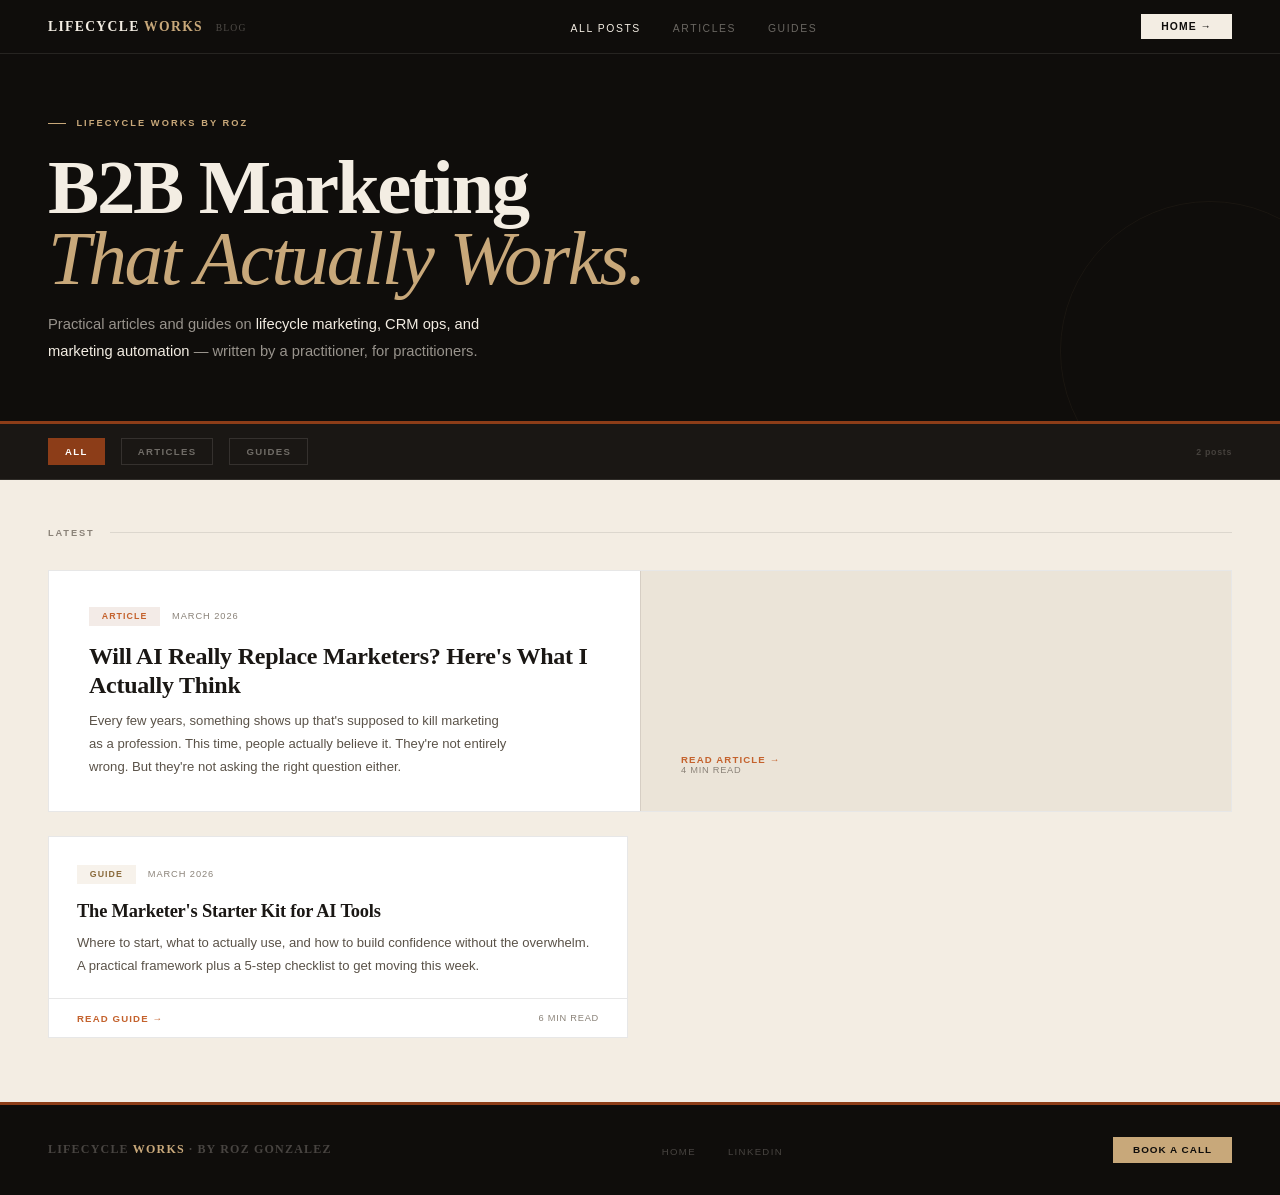
==== index.html @ 9de38b0a "Add files via upload" ====
<!DOCTYPE html>
<html lang="en">
<head>
<meta charset="UTF-8"/>
<meta name="viewport" content="width=device-width, initial-scale=1.0"/>
<title>Blog — Lifecycle Works by Roz</title>
<meta name="description" content="Articles and guides on B2B lifecycle marketing, CRM ops, and marketing automation by Roz Gonzalez."/>
<link href="https://fonts.cdnfonts.com/css/tex-gyre-termes" rel="stylesheet"/>
<link rel="stylesheet" href="assets/style.css"/>
<style>

/* ── HERO ── */
.blog-hero {
  background:var(--ink);
  padding:4rem 3rem 3.5rem;
  position:relative; overflow:hidden;
  border-bottom:3px solid var(--wine);
}
.blog-hero::after {
  content:'';
  position:absolute; bottom:-80px; right:-80px;
  width:300px; height:300px; border-radius:50%;
  border:1px solid rgba(200,168,122,0.06);
  pointer-events:none;
}
.blog-hero-eyebrow {
  opacity:0; animation:fadeUp .5s ease .1s forwards;
  margin-bottom:1.5rem;
}
.blog-hero-title {
  opacity:0; animation:fadeUp .6s ease .2s forwards;
  margin-bottom:1rem;
}
.blog-hero-sub {
  font-size:.92rem; line-height:1.85;
  color:rgba(243,237,227,0.6); max-width:480px;
  opacity:0; animation:fadeUp .6s ease .35s forwards;
}
.blog-hero-sub strong { color:var(--txt-light); font-weight:400; }

/* ── FILTER BAR ── */
.filter-bar {
  background:var(--ink2);
  border-bottom:1px solid var(--bdr-dark);
  padding:.85rem 3rem;
  display:flex; gap:1rem; align-items:center;
  position:sticky; top:54px; z-index:90;
}
.filter-btn {
  font-family:'Helvetica World', Helvetica, Arial, sans-serif;
  font-size:.6rem; font-weight:700;
  letter-spacing:.14em; text-transform:uppercase;
  padding:.45rem 1rem;
  border:1px solid rgba(243,237,227,0.12);
  background:transparent; color:rgba(243,237,227,0.4);
  cursor:pointer; transition:all .2s;
}
.filter-btn:hover { border-color:var(--sand); color:var(--sand); }
.filter-btn.active {
  background:var(--wine); border-color:var(--wine);
  color:#fff;
}
.filter-count {
  font-size:.55rem; font-weight:700;
  letter-spacing:.08em;
  color:rgba(243,237,227,0.2);
  margin-left:auto;
}

/* ── POST GRID ── */
.posts-section {
  padding:3rem 3rem 4rem;
  background:var(--cream);
}
.posts-grid {
  display:grid;
  grid-template-columns:repeat(2,1fr);
  gap:1.5rem;
  margin-top:2rem;
}

/* ── POST CARD ── */
.post-card {
  background:white;
  border:1px solid var(--bdr-light);
  display:flex; flex-direction:column;
  transition:all .25s;
  cursor:pointer;
  text-decoration:none;
  position:relative; overflow:hidden;
}
.post-card::before {
  content:''; position:absolute;
  top:0; left:0; right:0; height:2px;
  background:var(--wine);
  transform:scaleX(0); transform-origin:left;
  transition:transform .3s ease;
}
.post-card:hover { border-color:rgba(140,61,24,.2); transform:translateY(-2px); box-shadow:0 8px 32px rgba(0,0,0,.08); }
.post-card:hover::before { transform:scaleX(1); }

.card-body { padding:1.75rem 1.75rem 1.25rem; flex:1; }
.card-meta {
  display:flex; align-items:center; gap:.75rem;
  margin-bottom:1rem;
}
.card-date {
  font-size:.58rem; letter-spacing:.1em;
  text-transform:uppercase; color:var(--txt-soft);
}
.card-title {
  font-family:'TeX Gyre Termes','Times New Roman',serif;
  font-weight:800; font-size:1.15rem;
  line-height:1.2; letter-spacing:-.01em;
  color:var(--txt-dark); margin-bottom:.65rem;
  transition:color .2s;
}
.post-card:hover .card-title { color:var(--wine); }
.card-excerpt {
  font-size:.82rem; line-height:1.75;
  color:var(--txt-mid);
}
.card-footer {
  padding:.85rem 1.75rem;
  border-top:1px solid var(--bdr-light);
  display:flex; align-items:center; justify-content:space-between;
}
.card-read {
  font-size:.6rem; font-weight:700;
  letter-spacing:.12em; text-transform:uppercase;
  color:var(--wine-mid);
  display:flex; align-items:center; gap:.4rem;
  transition:gap .2s;
}
.post-card:hover .card-read { gap:.7rem; }
.card-read-time {
  font-size:.58rem; letter-spacing:.08em;
  text-transform:uppercase; color:var(--txt-soft);
}

/* ── FEATURED POST (full width) ── */
.post-card--featured {
  grid-column:1/-1;
  display:grid; grid-template-columns:1fr 1fr;
}
.post-card--featured .card-body { padding:2.25rem 2.5rem 2rem; }
.post-card--featured .card-title { font-size:1.5rem; }
.post-card--featured .card-footer { border-top:none; border-left:1px solid var(--bdr-light); padding:2.25rem 2.5rem; flex-direction:column; align-items:flex-start; justify-content:flex-end; background:var(--cream2); }
.post-card--featured .card-excerpt { max-width:420px; }

/* ── EMPTY STATE ── */
.empty-state {
  grid-column:1/-1;
  text-align:center; padding:4rem 2rem;
  color:var(--txt-soft);
  font-size:.85rem;
  display:none;
}
.empty-state.visible { display:block; }

/* ── SECTION DIVIDER ── */
.section-rule {
  display:flex; align-items:center; gap:1rem;
  margin-bottom:1.75rem;
}
.section-rule-label {
  font-family:'Helvetica World',Helvetica,Arial,sans-serif;
  font-size:.58rem; font-weight:700;
  letter-spacing:.2em; text-transform:uppercase;
  color:var(--txt-soft); white-space:nowrap;
}
.section-rule-line {
  flex:1; height:1px; background:var(--bdr-light);
}

/* ── MOBILE ── */
@media(max-width:640px){
  .blog-hero { padding:3rem 1.25rem 2.5rem; }
  .filter-bar { padding:.75rem 1.25rem; gap:.5rem; top:54px; overflow-x:auto; }
  .filter-btn { font-size:.56rem; padding:.38rem .85rem; white-space:nowrap; }
  .posts-section { padding:2rem 1.25rem 3rem; }
  .posts-grid { grid-template-columns:1fr; gap:1rem; }
  .post-card--featured { grid-template-columns:1fr; }
  .post-card--featured .card-footer { border-left:none; border-top:1px solid var(--bdr-light); }
}
.footer-cta {
  font-family:'Helvetica World',Helvetica,Arial,sans-serif;
  font-size:.62rem; font-weight:700;
  letter-spacing:.1em; text-transform:uppercase;
  color:var(--ink); background:var(--sand);
  padding:.45rem 1.25rem;
  transition:all .2s; white-space:nowrap;
}
.footer-cta:hover { background:var(--wine-lit); }
</style>
</head>
<body>

<!-- ── NAV ── -->
<nav class="site-nav">
  <a class="nav-logo" href="index.html">LIFECYCLE <span>WORKS</span> <em>Blog</em></a>
  <ul class="nav-links">
    <li><a href="index.html" class="active">All Posts</a></li>
    <li><a href="#">Articles</a></li>
    <li><a href="#">Guides</a></li>
  </ul>
  <a href="https://lifecycleworks.com" class="nav-cta" target="_blank">Home →</a>
</nav>

<!-- ── HERO ── -->
<div class="blog-hero">
  <div class="blog-hero-eyebrow">
    <span class="t-label t-label--light">Lifecycle Works by Roz</span>
  </div>
  <h1 class="t-display t-display--xl t-display--on-dark blog-hero-title">
    B2B Marketing<br><em>That Actually Works.</em>
  </h1>
  <p class="blog-hero-sub">
    Practical articles and guides on <strong>lifecycle marketing, CRM ops, and marketing automation</strong> — written by a practitioner, for practitioners.
  </p>
</div>

<!-- ── FILTER BAR ── -->
<div class="filter-bar">
  <button class="filter-btn active" data-filter="all">All</button>
  <button class="filter-btn" data-filter="article">Articles</button>
  <button class="filter-btn" data-filter="guide">Guides</button>
  <span class="filter-count" id="post-count">2 posts</span>
</div>

<!-- ── POSTS ── -->
<div class="posts-section">
  <div class="section-rule">
    <span class="section-rule-label">Latest</span>
    <span class="section-rule-line"></span>
  </div>

  <div class="posts-grid" id="posts-grid">

    <!-- FEATURED: Article 1 -->
    <a class="post-card post-card--featured" href="articles/will-ai-replace-marketers.html" data-type="article">
      <div class="card-body">
        <div class="card-meta">
          <span class="tag tag--article">Article</span>
          <span class="card-date">March 2026</span>
        </div>
        <div class="card-title">Will AI Really Replace Marketers? Here's What I Actually Think</div>
        <p class="card-excerpt">Every few years, something shows up that's supposed to kill marketing as a profession. This time, people actually believe it. They're not entirely wrong. But they're not asking the right question either.</p>
      </div>
      <div class="card-footer">
        <span class="card-read">Read Article →</span>
        <span class="card-read-time">4 min read</span>
      </div>
    </a>

    <!-- Guide 1 -->
    <a class="post-card" href="guides/ai-tools-for-marketers.html" data-type="guide">
      <div class="card-body">
        <div class="card-meta">
          <span class="tag tag--guide">Guide</span>
          <span class="card-date">March 2026</span>
        </div>
        <div class="card-title">The Marketer's Starter Kit for AI Tools</div>
        <p class="card-excerpt">Where to start, what to actually use, and how to build confidence without the overwhelm. A practical framework plus a 5-step checklist to get moving this week.</p>
      </div>
      <div class="card-footer">
        <span class="card-read">Read Guide →</span>
        <span class="card-read-time">6 min read</span>
      </div>
    </a>

    <!-- Empty state -->
    <div class="empty-state" id="empty-state">No posts in this category yet.</div>

  </div>
</div>

<!-- ── FOOTER ── -->
<footer class="site-footer">
  <div class="footer-sig">LIFECYCLE <span>WORKS</span> · By Roz Gonzalez</div>
  <ul class="footer-links">
    <li><a href="https://lifecycleworks.com" target="_blank">Home</a></li>
    <li><a href="https://linkedin.com/in/rozzgonzalez" target="_blank">LinkedIn</a></li>
  </ul>
  <a href="https://calendly.com/rozzanagonzalez/15min" target="_blank" class="footer-cta">Book a Call</a>
</footer>

<script>
// ── Filter logic ──
const btns = document.querySelectorAll('.filter-btn');
const cards = document.querySelectorAll('.post-card');
const countEl = document.getElementById('post-count');
const emptyEl = document.getElementById('empty-state');

btns.forEach(btn => {
  btn.addEventListener('click', () => {
    btns.forEach(b => b.classList.remove('active'));
    btn.classList.add('active');
    const filter = btn.dataset.filter;
    let visible = 0;
    cards.forEach(card => {
      const show = filter === 'all' || card.dataset.type === filter;
      card.style.display = show ? '' : 'none';
      if (show) visible++;
    });
    countEl.textContent = visible + (visible === 1 ? ' post' : ' posts');
    emptyEl.classList.toggle('visible', visible === 0);
  });
});
</script>
</body>
</html>
---- assets/style.css ----
/* ═══════════════════════════════════════════════
   LIFECYCLE WORKS — Shared Brand Stylesheet
   blog.lifecycleworks.com
   Version 1.0
═══════════════════════════════════════════════ */

@font-face {
  font-family: 'Helvetica World';
  src: local('Helvetica World'), local('HelveticaWorld'), local('Helvetica World Regular');
  font-weight: 300 800;
  font-style: normal;
}
@font-face {
  font-family: 'Helvetica World';
  src: local('Helvetica World Italic'), local('HelveticaWorld-Italic');
  font-weight: 300 800;
  font-style: italic;
}

/* ── TOKENS ── */
:root {
  --ink:       #0f0d0b;
  --ink2:      #1a1714;
  --cream:     #f3ede3;
  --cream2:    #ebe4d8;
  --cream3:    #e0d8ca;
  --wine:      #8c3d18;
  --wine-mid:  #c4622d;
  --wine-lit:  #e07a52;
  --sand:      #c8a87a;
  --txt-dark:  #1a1714;
  --txt-mid:   #5a5248;
  --txt-soft:  #8a8278;
  --txt-light: #f3ede3;
  --txt-dim:   rgba(243,237,227,0.5);
  --bdr-light: rgba(26,23,20,0.1);
  --bdr-dark:  rgba(243,237,227,0.1);
}

/* ── RESET ── */
*,*::before,*::after { margin:0; padding:0; box-sizing:border-box; }
html { scroll-behavior:smooth; font-size:16px; }
body {
  background:var(--cream);
  color:var(--txt-dark);
  font-family:'Helvetica World', Helvetica, Arial, sans-serif;
  font-weight:300;
  overflow-x:hidden;
  -webkit-font-smoothing:antialiased;
}
a { text-decoration:none; }
img { display:block; max-width:100%; }
::-webkit-scrollbar { width:2px; }
::-webkit-scrollbar-track { background:var(--ink); }
::-webkit-scrollbar-thumb { background:var(--sand); }

/* ── NAV ── */
.site-nav {
  background:var(--ink);
  border-bottom:1px solid var(--bdr-dark);
  padding:0 3rem;
  height:54px;
  display:flex; align-items:center; justify-content:space-between;
  position:sticky; top:0; z-index:100;
}
.nav-logo {
  font-family:'TeX Gyre Termes','Times New Roman',serif;
  font-weight:800; font-size:.85rem;
  letter-spacing:.1em; text-transform:uppercase;
  color:var(--txt-light);
}
.nav-logo span { color:var(--sand); }
.nav-logo em {
  font-style:normal; font-weight:300;
  font-size:.6rem; letter-spacing:.12em;
  color:rgba(243,237,227,0.28); margin-left:.5rem;
  text-transform:uppercase;
}
.nav-links {
  display:flex; gap:2rem; list-style:none;
}
.nav-links a {
  font-size:.65rem; font-weight:400;
  letter-spacing:.15em; text-transform:uppercase;
  color:rgba(243,237,227,0.4);
  transition:color .2s;
}
.nav-links a:hover,
.nav-links a.active { color:var(--txt-light); }
.nav-cta {
  font-size:.65rem; font-weight:700;
  letter-spacing:.1em; text-transform:uppercase;
  color:var(--ink); background:var(--txt-light);
  padding:.45rem 1.25rem;
  transition:all .2s;
}
.nav-cta:hover { background:var(--sand); }

/* ── TYPOGRAPHY ── */
.t-label {
  font-family:'Helvetica World', Helvetica, Arial, sans-serif;
  font-weight:600; font-size:.58rem;
  letter-spacing:.22em; text-transform:uppercase;
  display:flex; align-items:center; gap:.65rem;
}
.t-label::before { content:''; width:18px; height:1px; flex-shrink:0; }
.t-label--dark  { color:var(--wine-mid); }
.t-label--dark::before  { background:var(--wine-mid); }
.t-label--light { color:var(--sand); }
.t-label--light::before { background:var(--sand); }

.t-display {
  font-family:'TeX Gyre Termes','Times New Roman',serif;
  font-weight:800; line-height:.93; letter-spacing:-.03em;
}
.t-display em { font-style:italic; font-weight:300; }
.t-display--on-dark  { color:var(--txt-light); }
.t-display--on-dark em  { color:var(--sand); }
.t-display--on-light { color:var(--txt-dark); }
.t-display--on-light em { color:var(--wine); }
.t-display--xl { font-size:clamp(3rem,6vw,5rem); }
.t-display--lg { font-size:clamp(2rem,4vw,3.2rem); }
.t-display--md { font-size:clamp(1.5rem,3vw,2.2rem); }

/* ── SECTIONS ── */
.section { padding:3.5rem 3rem; }
.section--dark  { background:var(--ink);  border-bottom:1px solid var(--bdr-dark); }
.section--dark2 { background:var(--ink2); border-bottom:1px solid var(--bdr-dark); }
.section--cream  { background:var(--cream);  border-bottom:1px solid var(--bdr-light); }
.section--cream2 { background:var(--cream2); border-bottom:1px solid var(--bdr-light); }
.section--cream3 { background:var(--cream3); border-bottom:1px solid var(--bdr-light); }

/* ── CHIPS / TAGS ── */
.tag {
  font-size:.55rem; font-weight:700;
  letter-spacing:.12em; text-transform:uppercase;
  padding:.28rem .8rem;
  display:inline-block;
}
.tag--article { background:rgba(140,61,24,.1); color:var(--wine-mid); }
.tag--guide   { background:rgba(200,168,122,.15); color:#8a6a3a; }
.tag--dark-article { background:rgba(196,98,45,.15); color:var(--wine-lit); }
.tag--dark-guide   { background:rgba(200,168,122,.12); color:var(--sand); }

/* ── FOOTER ── */
.site-footer {
  background:var(--ink);
  border-top:3px solid var(--wine);
  padding:2rem 3rem;
  display:flex; justify-content:space-between; align-items:center;
}
.footer-sig {
  font-family:'TeX Gyre Termes','Times New Roman',serif;
  font-weight:700; font-size:.75rem;
  letter-spacing:.1em; text-transform:uppercase;
  color:rgba(243,237,227,0.25);
}
.footer-sig span { color:var(--sand); }
.footer-links { display:flex; gap:2rem; list-style:none; }
.footer-links a {
  font-size:.6rem; letter-spacing:.14em; text-transform:uppercase;
  color:rgba(243,237,227,0.25); transition:color .2s;
}
.footer-links a:hover { color:var(--txt-light); }

/* ── ANIMATIONS ── */
@keyframes fadeUp { from{opacity:0;transform:translateY(14px)} to{opacity:1;transform:translateY(0)} }
@keyframes fadeIn { from{opacity:0} to{opacity:1} }

/* ── MOBILE ── */
@media(max-width:640px){
  .site-nav { padding:0 1.25rem; }
  .nav-links { display:none; }
  .section { padding:2.5rem 1.25rem; }
  .site-footer { flex-direction:column; gap:1rem; text-align:center; padding:1.5rem 1.25rem; }
  .footer-links { flex-wrap:wrap; justify-content:center; gap:1rem; }
}
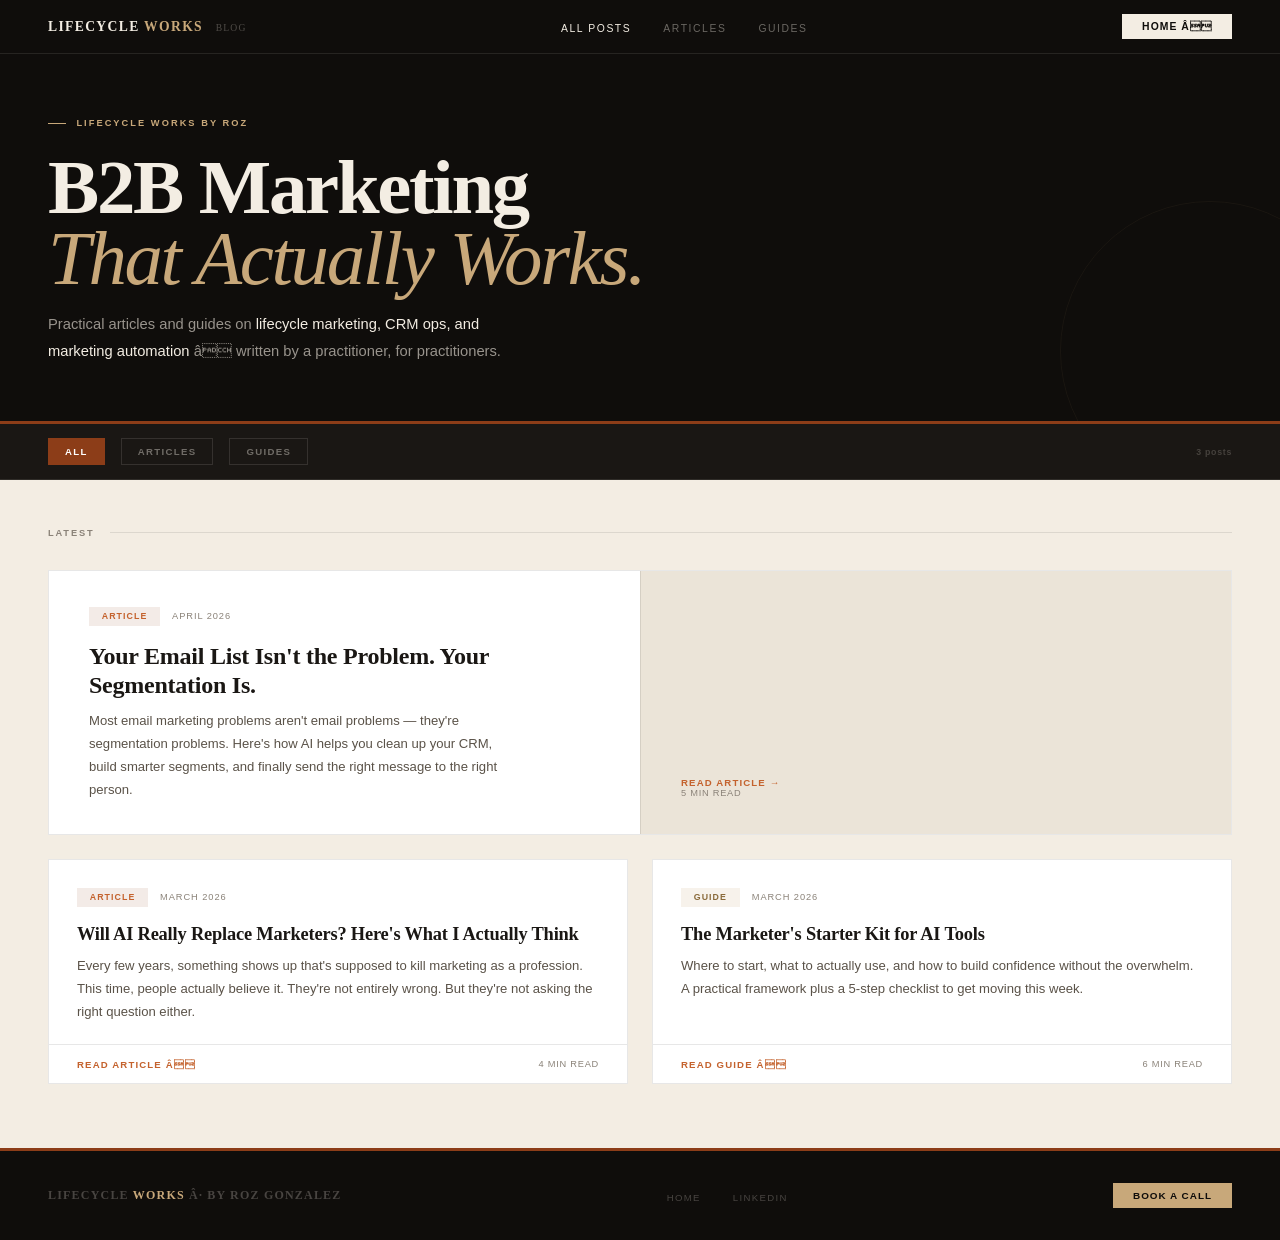
==== commit f0e86d64: "Update index: add Your Email List Isn't the Problem. Your Segmentation Is." ====
--- a/index.html
+++ b/index.html
@@ -3,13 +3,13 @@
 <head>
 <meta charset="UTF-8"/>
 <meta name="viewport" content="width=device-width, initial-scale=1.0"/>
-<title>Blog — Lifecycle Works by Roz</title>
+<title>Blog â Lifecycle Works by Roz</title>
 <meta name="description" content="Articles and guides on B2B lifecycle marketing, CRM ops, and marketing automation by Roz Gonzalez."/>
 <link href="https://fonts.cdnfonts.com/css/tex-gyre-termes" rel="stylesheet"/>
 <link rel="stylesheet" href="assets/style.css"/>
 <style>
 
-/* ── HERO ── */
+/* ââ HERO ââ */
 .blog-hero {
   background:var(--ink);
   padding:4rem 3rem 3.5rem;
@@ -38,7 +38,7 @@
 }
 .blog-hero-sub strong { color:var(--txt-light); font-weight:400; }
 
-/* ── FILTER BAR ── */
+/* ââ FILTER BAR ââ */
 .filter-bar {
   background:var(--ink2);
   border-bottom:1px solid var(--bdr-dark);
@@ -67,7 +67,7 @@
   margin-left:auto;
 }
 
-/* ── POST GRID ── */
+/* ââ POST GRID ââ */
 .posts-section {
   padding:3rem 3rem 4rem;
   background:var(--cream);
@@ -79,7 +79,7 @@
   margin-top:2rem;
 }
 
-/* ── POST CARD ── */
+/* ââ POST CARD ââ */
 .post-card {
   background:white;
   border:1px solid var(--bdr-light);
@@ -138,7 +138,7 @@
   text-transform:uppercase; color:var(--txt-soft);
 }
 
-/* ── FEATURED POST (full width) ── */
+/* ââ FEATURED POST (full width) ââ */
 .post-card--featured {
   grid-column:1/-1;
   display:grid; grid-template-columns:1fr 1fr;
@@ -148,7 +148,7 @@
 .post-card--featured .card-footer { border-top:none; border-left:1px solid var(--bdr-light); padding:2.25rem 2.5rem; flex-direction:column; align-items:flex-start; justify-content:flex-end; background:var(--cream2); }
 .post-card--featured .card-excerpt { max-width:420px; }
 
-/* ── EMPTY STATE ── */
+/* ââ EMPTY STATE ââ */
 .empty-state {
   grid-column:1/-1;
   text-align:center; padding:4rem 2rem;
@@ -158,7 +158,7 @@
 }
 .empty-state.visible { display:block; }
 
-/* ── SECTION DIVIDER ── */
+/* ââ SECTION DIVIDER ââ */
 .section-rule {
   display:flex; align-items:center; gap:1rem;
   margin-bottom:1.75rem;
@@ -173,7 +173,7 @@
   flex:1; height:1px; background:var(--bdr-light);
 }
 
-/* ── MOBILE ── */
+/* ââ MOBILE ââ */
 @media(max-width:640px){
   .blog-hero { padding:3rem 1.25rem 2.5rem; }
   .filter-bar { padding:.75rem 1.25rem; gap:.5rem; top:54px; overflow-x:auto; }
@@ -196,7 +196,7 @@
 </head>
 <body>
 
-<!-- ── NAV ── -->
+<!-- ââ NAV ââ -->
 <nav class="site-nav">
   <a class="nav-logo" href="index.html">LIFECYCLE <span>WORKS</span> <em>Blog</em></a>
   <ul class="nav-links">
@@ -204,10 +204,10 @@
     <li><a href="#">Articles</a></li>
     <li><a href="#">Guides</a></li>
   </ul>
-  <a href="https://lifecycleworks.com" class="nav-cta" target="_blank">Home →</a>
+  <a href="https://lifecycleworks.com" class="nav-cta" target="_blank">Home â</a>
 </nav>
 
-<!-- ── HERO ── -->
+<!-- ââ HERO ââ -->
 <div class="blog-hero">
   <div class="blog-hero-eyebrow">
     <span class="t-label t-label--light">Lifecycle Works by Roz</span>
@@ -216,19 +216,19 @@
     B2B Marketing<br><em>That Actually Works.</em>
   </h1>
   <p class="blog-hero-sub">
-    Practical articles and guides on <strong>lifecycle marketing, CRM ops, and marketing automation</strong> — written by a practitioner, for practitioners.
+    Practical articles and guides on <strong>lifecycle marketing, CRM ops, and marketing automation</strong> â written by a practitioner, for practitioners.
   </p>
 </div>
 
-<!-- ── FILTER BAR ── -->
+<!-- ââ FILTER BAR ââ -->
 <div class="filter-bar">
   <button class="filter-btn active" data-filter="all">All</button>
   <button class="filter-btn" data-filter="article">Articles</button>
   <button class="filter-btn" data-filter="guide">Guides</button>
-  <span class="filter-count" id="post-count">2 posts</span>
+  <span class="filter-count" id="post-count">3 posts</span>
 </div>
 
-<!-- ── POSTS ── -->
+<!-- ââ POSTS ââ -->
 <div class="posts-section">
   <div class="section-rule">
     <span class="section-rule-label">Latest</span>
@@ -237,8 +237,24 @@
 
   <div class="posts-grid" id="posts-grid">
 
+    <!-- Your Email List Isn't the Problem. Your Segmentation Is. -->
+    <a class="post-card post-card--featured" href="articles/your-email-list-isnt-the-problem-your-segmentation-is.html" data-type="article">
+      <div class="card-body">
+        <div class="card-meta">
+          <span class="tag tag--article">Article</span>
+          <span class="card-date">April 2026</span>
+        </div>
+        <div class="card-title">Your Email List Isn't the Problem. Your Segmentation Is.</div>
+        <p class="card-excerpt">Most email marketing problems aren't email problems — they're segmentation problems. Here's how AI helps you clean up your CRM, build smarter segments, and finally send the right message to the right person.</p>
+      </div>
+      <div class="card-footer">
+        <span class="card-read">Read Article →</span>
+        <span class="card-read-time">5 min read</span>
+      </div>
+    </a>
+
     <!-- FEATURED: Article 1 -->
-    <a class="post-card post-card--featured" href="articles/will-ai-replace-marketers.html" data-type="article">
+    <a class="post-card post-card" href="articles/will-ai-replace-marketers.html" data-type="article">
       <div class="card-body">
         <div class="card-meta">
           <span class="tag tag--article">Article</span>
@@ -248,7 +264,7 @@
         <p class="card-excerpt">Every few years, something shows up that's supposed to kill marketing as a profession. This time, people actually believe it. They're not entirely wrong. But they're not asking the right question either.</p>
       </div>
       <div class="card-footer">
-        <span class="card-read">Read Article →</span>
+        <span class="card-read">Read Article â</span>
         <span class="card-read-time">4 min read</span>
       </div>
     </a>
@@ -264,7 +280,7 @@
         <p class="card-excerpt">Where to start, what to actually use, and how to build confidence without the overwhelm. A practical framework plus a 5-step checklist to get moving this week.</p>
       </div>
       <div class="card-footer">
-        <span class="card-read">Read Guide →</span>
+        <span class="card-read">Read Guide â</span>
         <span class="card-read-time">6 min read</span>
       </div>
     </a>
@@ -275,9 +291,9 @@
   </div>
 </div>
 
-<!-- ── FOOTER ── -->
+<!-- ââ FOOTER ââ -->
 <footer class="site-footer">
-  <div class="footer-sig">LIFECYCLE <span>WORKS</span> · By Roz Gonzalez</div>
+  <div class="footer-sig">LIFECYCLE <span>WORKS</span> Â· By Roz Gonzalez</div>
   <ul class="footer-links">
     <li><a href="https://lifecycleworks.com" target="_blank">Home</a></li>
     <li><a href="https://linkedin.com/in/rozzgonzalez" target="_blank">LinkedIn</a></li>
@@ -286,7 +302,7 @@
 </footer>
 
 <script>
-// ── Filter logic ──
+// ââ Filter logic ââ
 const btns = document.querySelectorAll('.filter-btn');
 const cards = document.querySelectorAll('.post-card');
 const countEl = document.getElementById('post-count');
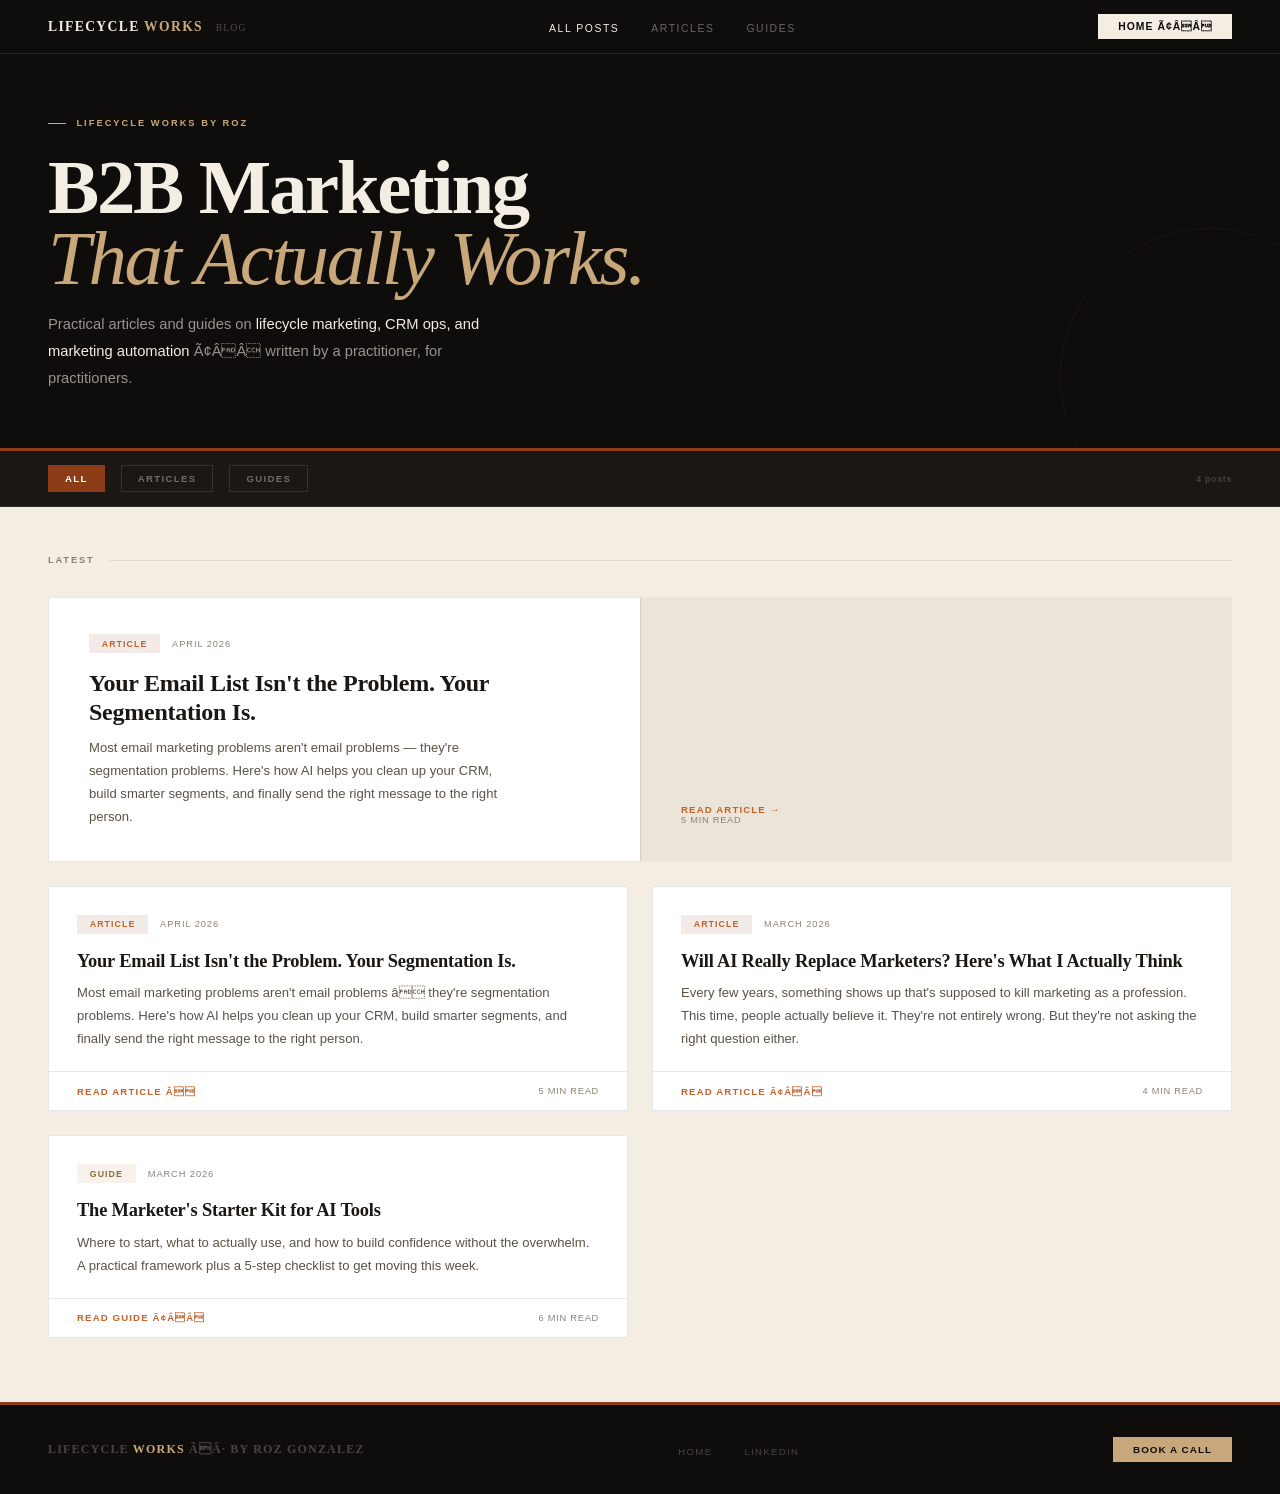
==== commit 9d2638c8: "Update index: add Your Email List Isn't the Problem. Your Segmentation Is." ====
--- a/index.html
+++ b/index.html
@@ -3,13 +3,13 @@
 <head>
 <meta charset="UTF-8"/>
 <meta name="viewport" content="width=device-width, initial-scale=1.0"/>
-<title>Blog â Lifecycle Works by Roz</title>
+<title>Blog Ã¢ÂÂ Lifecycle Works by Roz</title>
 <meta name="description" content="Articles and guides on B2B lifecycle marketing, CRM ops, and marketing automation by Roz Gonzalez."/>
 <link href="https://fonts.cdnfonts.com/css/tex-gyre-termes" rel="stylesheet"/>
 <link rel="stylesheet" href="assets/style.css"/>
 <style>
 
-/* ââ HERO ââ */
+/* Ã¢ÂÂÃ¢ÂÂ HERO Ã¢ÂÂÃ¢ÂÂ */
 .blog-hero {
   background:var(--ink);
   padding:4rem 3rem 3.5rem;
@@ -38,7 +38,7 @@
 }
 .blog-hero-sub strong { color:var(--txt-light); font-weight:400; }
 
-/* ââ FILTER BAR ââ */
+/* Ã¢ÂÂÃ¢ÂÂ FILTER BAR Ã¢ÂÂÃ¢ÂÂ */
 .filter-bar {
   background:var(--ink2);
   border-bottom:1px solid var(--bdr-dark);
@@ -67,7 +67,7 @@
   margin-left:auto;
 }
 
-/* ââ POST GRID ââ */
+/* Ã¢ÂÂÃ¢ÂÂ POST GRID Ã¢ÂÂÃ¢ÂÂ */
 .posts-section {
   padding:3rem 3rem 4rem;
   background:var(--cream);
@@ -79,7 +79,7 @@
   margin-top:2rem;
 }
 
-/* ââ POST CARD ââ */
+/* Ã¢ÂÂÃ¢ÂÂ POST CARD Ã¢ÂÂÃ¢ÂÂ */
 .post-card {
   background:white;
   border:1px solid var(--bdr-light);
@@ -138,7 +138,7 @@
   text-transform:uppercase; color:var(--txt-soft);
 }
 
-/* ââ FEATURED POST (full width) ââ */
+/* Ã¢ÂÂÃ¢ÂÂ FEATURED POST (full width) Ã¢ÂÂÃ¢ÂÂ */
 .post-card--featured {
   grid-column:1/-1;
   display:grid; grid-template-columns:1fr 1fr;
@@ -148,7 +148,7 @@
 .post-card--featured .card-footer { border-top:none; border-left:1px solid var(--bdr-light); padding:2.25rem 2.5rem; flex-direction:column; align-items:flex-start; justify-content:flex-end; background:var(--cream2); }
 .post-card--featured .card-excerpt { max-width:420px; }
 
-/* ââ EMPTY STATE ââ */
+/* Ã¢ÂÂÃ¢ÂÂ EMPTY STATE Ã¢ÂÂÃ¢ÂÂ */
 .empty-state {
   grid-column:1/-1;
   text-align:center; padding:4rem 2rem;
@@ -158,7 +158,7 @@
 }
 .empty-state.visible { display:block; }
 
-/* ââ SECTION DIVIDER ââ */
+/* Ã¢ÂÂÃ¢ÂÂ SECTION DIVIDER Ã¢ÂÂÃ¢ÂÂ */
 .section-rule {
   display:flex; align-items:center; gap:1rem;
   margin-bottom:1.75rem;
@@ -173,7 +173,7 @@
   flex:1; height:1px; background:var(--bdr-light);
 }
 
-/* ââ MOBILE ââ */
+/* Ã¢ÂÂÃ¢ÂÂ MOBILE Ã¢ÂÂÃ¢ÂÂ */
 @media(max-width:640px){
   .blog-hero { padding:3rem 1.25rem 2.5rem; }
   .filter-bar { padding:.75rem 1.25rem; gap:.5rem; top:54px; overflow-x:auto; }
@@ -196,7 +196,7 @@
 </head>
 <body>
 
-<!-- ââ NAV ââ -->
+<!-- Ã¢ÂÂÃ¢ÂÂ NAV Ã¢ÂÂÃ¢ÂÂ -->
 <nav class="site-nav">
   <a class="nav-logo" href="index.html">LIFECYCLE <span>WORKS</span> <em>Blog</em></a>
   <ul class="nav-links">
@@ -204,10 +204,10 @@
     <li><a href="#">Articles</a></li>
     <li><a href="#">Guides</a></li>
   </ul>
-  <a href="https://lifecycleworks.com" class="nav-cta" target="_blank">Home â</a>
+  <a href="https://lifecycleworks.com" class="nav-cta" target="_blank">Home Ã¢ÂÂ</a>
 </nav>
 
-<!-- ââ HERO ââ -->
+<!-- Ã¢ÂÂÃ¢ÂÂ HERO Ã¢ÂÂÃ¢ÂÂ -->
 <div class="blog-hero">
   <div class="blog-hero-eyebrow">
     <span class="t-label t-label--light">Lifecycle Works by Roz</span>
@@ -216,19 +216,19 @@
     B2B Marketing<br><em>That Actually Works.</em>
   </h1>
   <p class="blog-hero-sub">
-    Practical articles and guides on <strong>lifecycle marketing, CRM ops, and marketing automation</strong> â written by a practitioner, for practitioners.
+    Practical articles and guides on <strong>lifecycle marketing, CRM ops, and marketing automation</strong> Ã¢ÂÂ written by a practitioner, for practitioners.
   </p>
 </div>
 
-<!-- ââ FILTER BAR ââ -->
+<!-- Ã¢ÂÂÃ¢ÂÂ FILTER BAR Ã¢ÂÂÃ¢ÂÂ -->
 <div class="filter-bar">
   <button class="filter-btn active" data-filter="all">All</button>
   <button class="filter-btn" data-filter="article">Articles</button>
   <button class="filter-btn" data-filter="guide">Guides</button>
-  <span class="filter-count" id="post-count">3 posts</span>
+  <span class="filter-count" id="post-count">4 posts</span>
 </div>
 
-<!-- ââ POSTS ââ -->
+<!-- Ã¢ÂÂÃ¢ÂÂ POSTS Ã¢ÂÂÃ¢ÂÂ -->
 <div class="posts-section">
   <div class="section-rule">
     <span class="section-rule-label">Latest</span>
@@ -253,6 +253,22 @@
       </div>
     </a>
 
+    <!-- Your Email List Isn't the Problem. Your Segmentation Is. -->
+    <a class="post-card post-card" href="articles/your-email-list-isnt-the-problem-your-segmentation-is.html" data-type="article">
+      <div class="card-body">
+        <div class="card-meta">
+          <span class="tag tag--article">Article</span>
+          <span class="card-date">April 2026</span>
+        </div>
+        <div class="card-title">Your Email List Isn't the Problem. Your Segmentation Is.</div>
+        <p class="card-excerpt">Most email marketing problems aren't email problems â they're segmentation problems. Here's how AI helps you clean up your CRM, build smarter segments, and finally send the right message to the right person.</p>
+      </div>
+      <div class="card-footer">
+        <span class="card-read">Read Article â</span>
+        <span class="card-read-time">5 min read</span>
+      </div>
+    </a>
+
     <!-- FEATURED: Article 1 -->
     <a class="post-card post-card" href="articles/will-ai-replace-marketers.html" data-type="article">
       <div class="card-body">
@@ -264,7 +280,7 @@
         <p class="card-excerpt">Every few years, something shows up that's supposed to kill marketing as a profession. This time, people actually believe it. They're not entirely wrong. But they're not asking the right question either.</p>
       </div>
       <div class="card-footer">
-        <span class="card-read">Read Article â</span>
+        <span class="card-read">Read Article Ã¢ÂÂ</span>
         <span class="card-read-time">4 min read</span>
       </div>
     </a>
@@ -280,7 +296,7 @@
         <p class="card-excerpt">Where to start, what to actually use, and how to build confidence without the overwhelm. A practical framework plus a 5-step checklist to get moving this week.</p>
       </div>
       <div class="card-footer">
-        <span class="card-read">Read Guide â</span>
+        <span class="card-read">Read Guide Ã¢ÂÂ</span>
         <span class="card-read-time">6 min read</span>
       </div>
     </a>
@@ -291,9 +307,9 @@
   </div>
 </div>
 
-<!-- ââ FOOTER ââ -->
+<!-- Ã¢ÂÂÃ¢ÂÂ FOOTER Ã¢ÂÂÃ¢ÂÂ -->
 <footer class="site-footer">
-  <div class="footer-sig">LIFECYCLE <span>WORKS</span> Â· By Roz Gonzalez</div>
+  <div class="footer-sig">LIFECYCLE <span>WORKS</span> ÃÂ· By Roz Gonzalez</div>
   <ul class="footer-links">
     <li><a href="https://lifecycleworks.com" target="_blank">Home</a></li>
     <li><a href="https://linkedin.com/in/rozzgonzalez" target="_blank">LinkedIn</a></li>
@@ -302,7 +318,7 @@
 </footer>
 
 <script>
-// ââ Filter logic ââ
+// Ã¢ÂÂÃ¢ÂÂ Filter logic Ã¢ÂÂÃ¢ÂÂ
 const btns = document.querySelectorAll('.filter-btn');
 const cards = document.querySelectorAll('.post-card');
 const countEl = document.getElementById('post-count');
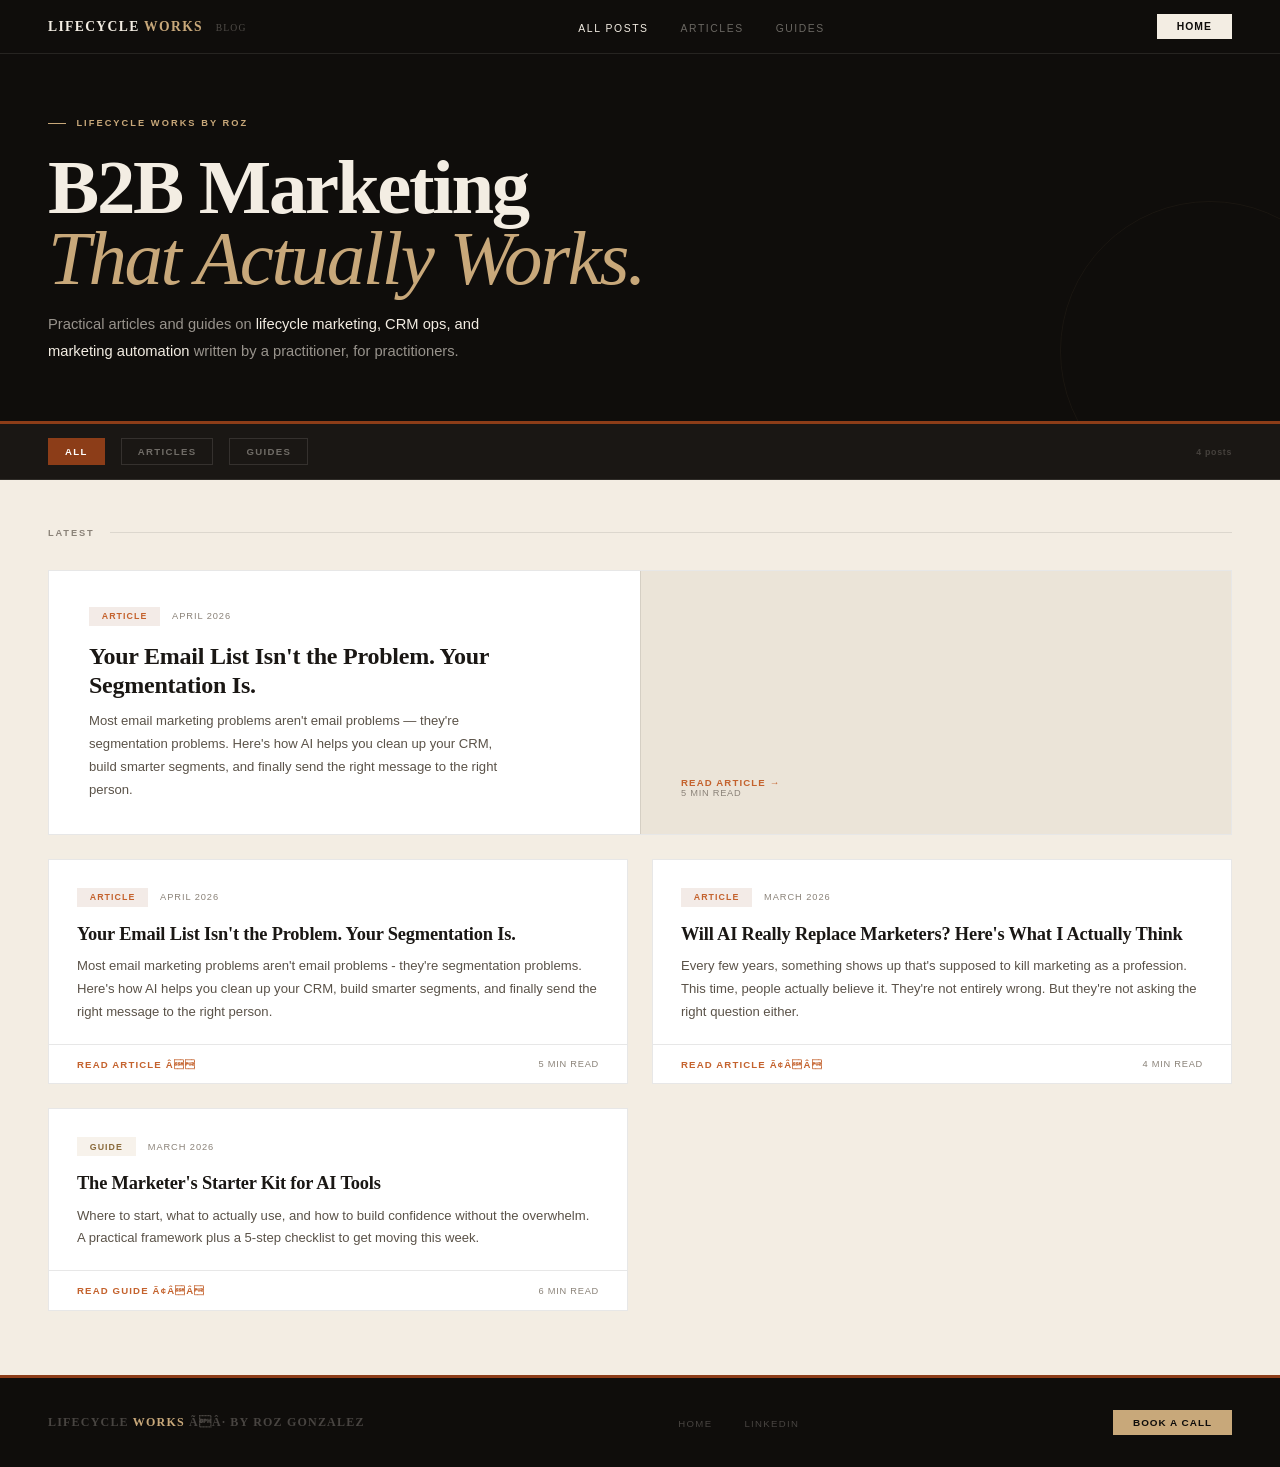
==== commit 592faaaf: "Update index.html" ====
--- a/index.html
+++ b/index.html
@@ -3,7 +3,7 @@
 <head>
 <meta charset="UTF-8"/>
 <meta name="viewport" content="width=device-width, initial-scale=1.0"/>
-<title>Blog Ã¢ÂÂ Lifecycle Works by Roz</title>
+<title>Blog • Lifecycle Works by Roz</title>
 <meta name="description" content="Articles and guides on B2B lifecycle marketing, CRM ops, and marketing automation by Roz Gonzalez."/>
 <link href="https://fonts.cdnfonts.com/css/tex-gyre-termes" rel="stylesheet"/>
 <link rel="stylesheet" href="assets/style.css"/>
@@ -204,7 +204,7 @@
     <li><a href="#">Articles</a></li>
     <li><a href="#">Guides</a></li>
   </ul>
-  <a href="https://lifecycleworks.com" class="nav-cta" target="_blank">Home Ã¢ÂÂ</a>
+  <a href="https://lifecycleworks.com" class="nav-cta" target="_blank">Home</a>
 </nav>
 
 <!-- Ã¢ÂÂÃ¢ÂÂ HERO Ã¢ÂÂÃ¢ÂÂ -->
@@ -216,7 +216,7 @@
     B2B Marketing<br><em>That Actually Works.</em>
   </h1>
   <p class="blog-hero-sub">
-    Practical articles and guides on <strong>lifecycle marketing, CRM ops, and marketing automation</strong> Ã¢ÂÂ written by a practitioner, for practitioners.
+    Practical articles and guides on <strong>lifecycle marketing, CRM ops, and marketing automation</strong> written by a practitioner, for practitioners.
   </p>
 </div>
 
@@ -261,7 +261,7 @@
           <span class="card-date">April 2026</span>
         </div>
         <div class="card-title">Your Email List Isn't the Problem. Your Segmentation Is.</div>
-        <p class="card-excerpt">Most email marketing problems aren't email problems â they're segmentation problems. Here's how AI helps you clean up your CRM, build smarter segments, and finally send the right message to the right person.</p>
+        <p class="card-excerpt">Most email marketing problems aren't email problems - they're segmentation problems. Here's how AI helps you clean up your CRM, build smarter segments, and finally send the right message to the right person.</p>
       </div>
       <div class="card-footer">
         <span class="card-read">Read Article â</span>
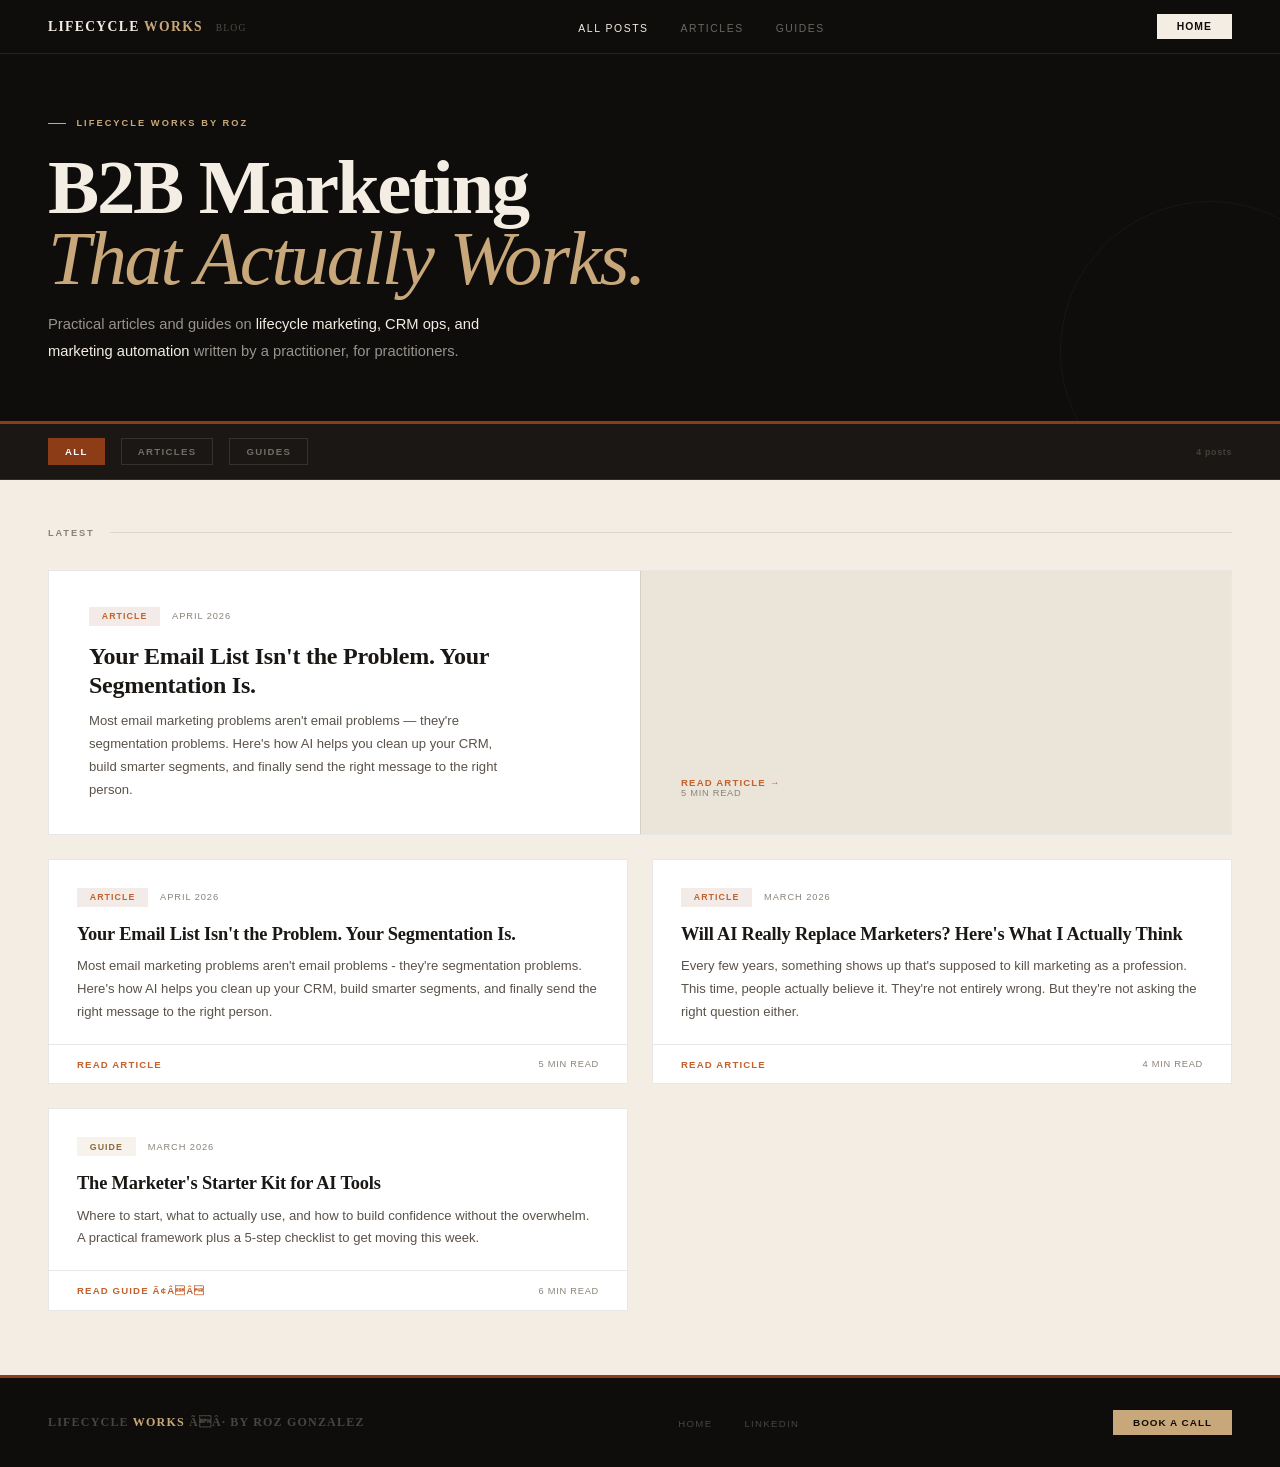
==== commit 7992fd24: "Update index.html" ====
--- a/index.html
+++ b/index.html
@@ -264,7 +264,7 @@
         <p class="card-excerpt">Most email marketing problems aren't email problems - they're segmentation problems. Here's how AI helps you clean up your CRM, build smarter segments, and finally send the right message to the right person.</p>
       </div>
       <div class="card-footer">
-        <span class="card-read">Read Article â</span>
+        <span class="card-read">Read Article</span>
         <span class="card-read-time">5 min read</span>
       </div>
     </a>
@@ -280,7 +280,7 @@
         <p class="card-excerpt">Every few years, something shows up that's supposed to kill marketing as a profession. This time, people actually believe it. They're not entirely wrong. But they're not asking the right question either.</p>
       </div>
       <div class="card-footer">
-        <span class="card-read">Read Article Ã¢ÂÂ</span>
+        <span class="card-read">Read Article</span>
         <span class="card-read-time">4 min read</span>
       </div>
     </a>
